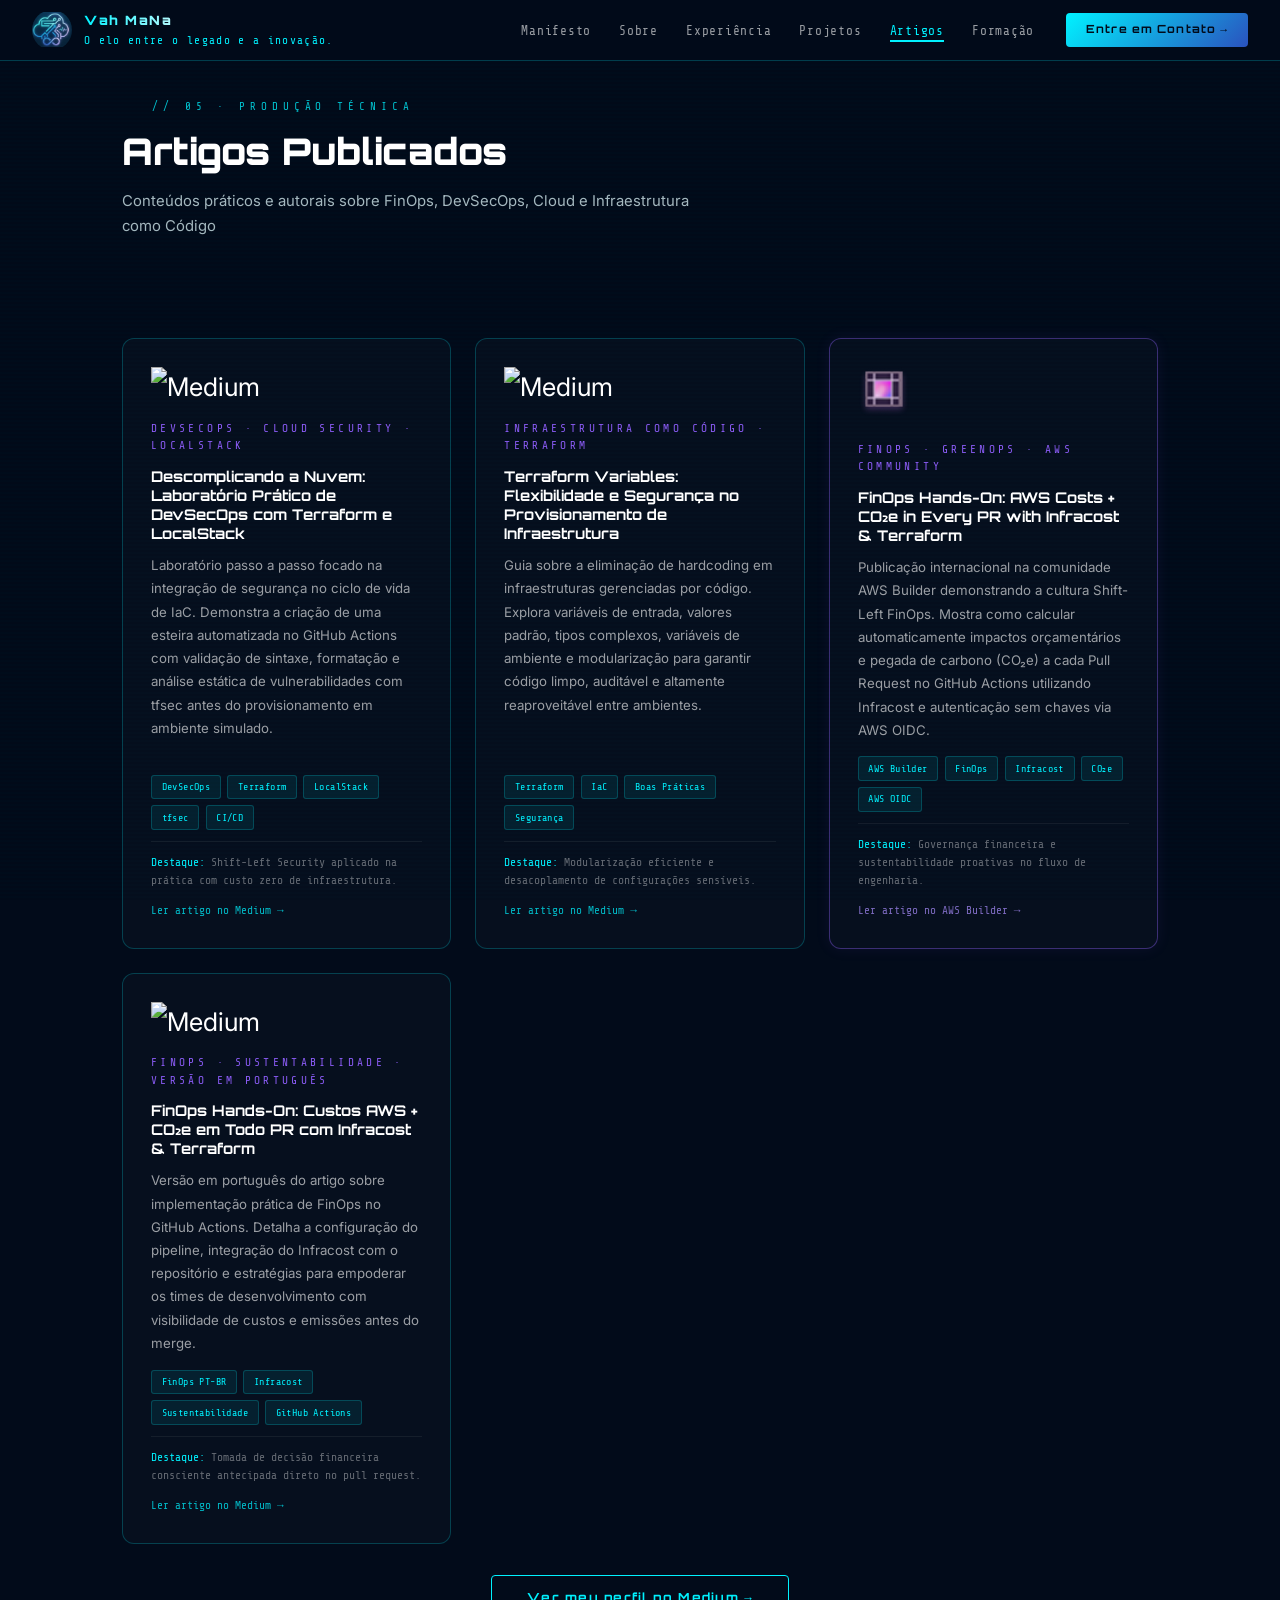
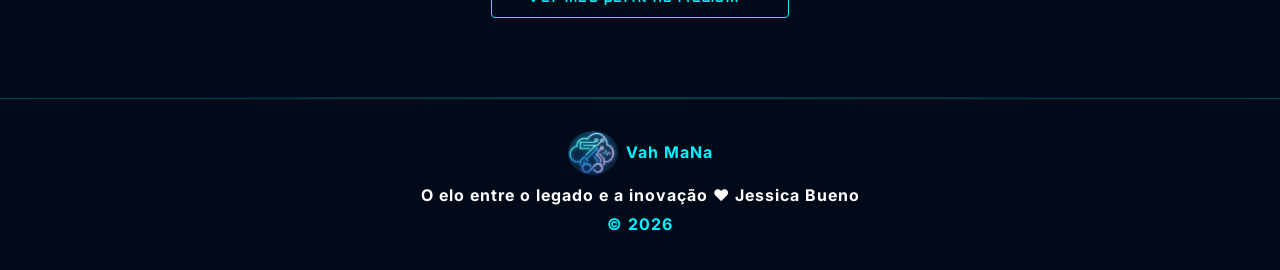
==== artigos.html @ f131cd60 "feat: atualizar certificacoes, nova experiencia profissional, projetos em destaque, secao de artigos" ====
<!DOCTYPE html>
<html lang="pt-BR">
<head>
<meta charset="UTF-8">
<meta name="viewport" content="width=device-width, initial-scale=1.0">
<title>Artigos Publicados · Vah MaNa</title>
<link rel="icon" type="image/png" href="./assets/Vah-MaNa.png">
<link rel="preconnect" href="https://fonts.googleapis.com">
<link href="https://fonts.googleapis.com/css2?family=Share+Tech+Mono&family=Orbitron:wght@400;600;900&family=Inter:wght@300;400;500;600&display=swap" rel="stylesheet">
<link rel="stylesheet" href="style.css">
</head>
<body>
<canvas id="matrix-canvas"></canvas>
<div class="scan-overlay"></div>


<!-- NAV -->
<nav>
  <a href="./index.html" class="nav-logo-wrap">
    <img src="./assets/Vah-MaNa.png" alt="Vah MaNa" class="img-logo">
    <div>
      <span class="nav-brand">Vah MaNa</span>
      <span class="nav-tagline">O elo entre o legado e a inovação.</span>
    </div>
  </a>
  <div class="nav-right">
    <ul class="nav-links">
      <li><a href="./index.html">Manifesto</a></li>
      <li><a href="./sobre.html">Sobre</a></li>
      <li><a href="./experiencia.html">Experiência</a></li>
      <li><a href="./projetos.html">Projetos</a></li>
      <li><a href="./artigos.html" class="active">Artigos</a></li>
      <li><a href="./formacao.html">Formação</a></li>
    </ul>
    <a href="./contato.html" class="nav-cta">Entre em Contato →</a>
    <button class="hamburger" id="hamburger" aria-label="Menu">
      <span></span><span></span><span></span>
    </button>
  </div>
</nav>

<div class="mobile-menu" id="mobile-menu">
  <a href="./index.html"       onclick="closeMenu()">Manifesto</a>
  <a href="./sobre.html"       onclick="closeMenu()">Sobre</a>
  <a href="./experiencia.html" onclick="closeMenu()">Experiência</a>
  <a href="./projetos.html"    onclick="closeMenu()">Projetos</a>
  <a href="./artigos.html"     onclick="closeMenu()">Artigos</a>
  <a href="./formacao.html"    onclick="closeMenu()">Formação</a>
  <a href="./contato.html" class="mobile-cta" onclick="closeMenu()">Entre em Contato →</a>
</div>

<div class="section-wrap" id="artigos">
  <p class="section-label">// 05 · Produção Técnica</p>
  <h2 class="section-title">Artigos Publicados</h2>
  <p class="section-subtitle">Conteúdos práticos e autorais sobre FinOps, DevSecOps, Cloud e Infraestrutura como Código</p><br><br>
  
  <div class="projects-grid">

    <!-- ARTIGO 1: DevSecOps com Terraform e LocalStack -->
    <div class="project-card">
      <span class="project-emoji"><img src="https://img.icons8.com/?size=100&id=gU6bwZNC5TXf&format=png&color=000000" height="50px" alt="Medium"></span>
      <p class="project-category">DevSecOps · Cloud Security · LocalStack</p>
      <p class="project-name">Descomplicando a Nuvem: Laboratório Prático de DevSecOps com Terraform e LocalStack</p>
      <p class="project-desc">Laboratório passo a passo focado na integração de segurança no ciclo de vida de IaC. Demonstra a criação de uma esteira automatizada no GitHub Actions com validação de sintaxe, formatação e análise estática de vulnerabilidades com tfsec antes do provisionamento em ambiente simulado.</p>
      <div class="project-tags">
        <span class="project-tag">DevSecOps</span>
        <span class="project-tag">Terraform</span>
        <span class="project-tag">LocalStack</span>
        <span class="project-tag">tfsec</span>
        <span class="project-tag">CI/CD</span>
      </div>
      <p class="project-highlight"><span>Destaque:</span> Shift-Left Security aplicado na prática com custo zero de infraestrutura.</p>
      <a href="https://medium.com/@buenojessicaaparecida/descomplicando-a-nuvem-laborat%C3%B3rio-pr%C3%A1tico-de-devsecops-com-terraform-e-localstack-d726d99bccbd" target="_blank" rel="noopener noreferrer" class="project-link">Ler artigo no Medium →</a>
    </div>

    <!-- ARTIGO 2: Terraform Variables -->
    <div class="project-card">
      <span class="project-emoji"><img src="https://img.icons8.com/?size=100&id=gU6bwZNC5TXf&format=png&color=000000" height="50px" alt="Medium"></span>
      <p class="project-category">Infraestrutura como Código · Terraform</p>
      <p class="project-name">Terraform Variables: Flexibilidade e Segurança no Provisionamento de Infraestrutura</p>
      <p class="project-desc">Guia sobre a eliminação de hardcoding em infraestruturas gerenciadas por código. Explora variáveis de entrada, valores padrão, tipos complexos, variáveis de ambiente e modularização para garantir código limpo, auditável e altamente reaproveitável entre ambientes.</p>
      <div class="project-tags">
        <span class="project-tag">Terraform</span>
        <span class="project-tag">IaC</span>
        <span class="project-tag">Boas Práticas</span>
        <span class="project-tag">Segurança</span>
      </div>
      <p class="project-highlight"><span>Destaque:</span> Modularização eficiente e desacoplamento de configurações sensíveis.</p>
      <a href="https://medium.com/@buenojessicaaparecida/terraform-variables-flexibilidade-e-seguran%C3%A7a-no-provisionamento-de-infraestrutura-d4f6de690c1c" target="_blank" rel="noopener noreferrer" class="project-link">Ler artigo no Medium →</a>
    </div>

    <!-- ARTIGO 3: AWS Builder (Inglês) -->
    <div class="project-card" style="border-color: rgba(139,92,246,0.4); box-shadow: 0 0 15px rgba(139,92,246,0.08);">
      <span class="project-emoji"><img src="./assets/comunitybuilders.png" height="50px" alt="AWS Community Builders"></span>
      <p class="project-category">FinOps · GreenOps · AWS Community</p>
      <p class="project-name">FinOps Hands-On: AWS Costs + CO₂e in Every PR with Infracost &amp; Terraform</p>
      <p class="project-desc">Publicação internacional na comunidade AWS Builder demonstrando a cultura Shift-Left FinOps. Mostra como calcular automaticamente impactos orçamentários e pegada de carbono (CO₂e) a cada Pull Request no GitHub Actions utilizando Infracost e autenticação sem chaves via AWS OIDC.</p>
      <div class="project-tags">
        <span class="project-tag">AWS Builder</span>
        <span class="project-tag">FinOps</span>
        <span class="project-tag">Infracost</span>
        <span class="project-tag">CO₂e</span>
        <span class="project-tag">AWS OIDC</span>
      </div>
      <p class="project-highlight"><span>Destaque:</span> Governança financeira e sustentabilidade proativas no fluxo de engenharia.</p>
      <a href="https://builder.aws.com/content/3DAuhh6eFZCKwL3PWZTts7pOn7D/finops-hands-on-aws-costs-co2e-in-every-pr-with-infracost-and-terraform" target="_blank" rel="noopener noreferrer" class="project-link" style="color:#a78bfa;">Ler artigo no AWS Builder →</a>
    </div>

    <!-- ARTIGO 4: FinOps Versão em Português -->
    <div class="project-card">
      <span class="project-emoji"><img src="https://img.icons8.com/?size=100&id=gU6bwZNC5TXf&format=png&color=000000" height="50px" alt="Medium"></span>
      <p class="project-category">FinOps · Sustentabilidade · Versão em Português</p>
      <p class="project-name">FinOps Hands-On: Custos AWS + CO₂e em Todo PR com Infracost &amp; Terraform</p>
      <p class="project-desc">Versão em português do artigo sobre implementação prática de FinOps no GitHub Actions. Detalha a configuração do pipeline, integração do Infracost com o repositório e estratégias para empoderar os times de desenvolvimento com visibilidade de custos e emissões antes do merge.</p>
      <div class="project-tags">
        <span class="project-tag">FinOps PT-BR</span>
        <span class="project-tag">Infracost</span>
        <span class="project-tag">Sustentabilidade</span>
        <span class="project-tag">GitHub Actions</span>
      </div>
      <p class="project-highlight"><span>Destaque:</span> Tomada de decisão financeira consciente antecipada direto no pull request.</p>
      <a href="https://medium.com/@buenojessicaaparecida/finops-hands-on-custos-aws-co%E2%82%82e-em-todo-pr-com-infracost-terraform-760583674ecf" target="_blank" rel="noopener noreferrer" class="project-link">Ler artigo no Medium →</a>
    </div>

  </div>

  <div style="text-align:center; margin-top:2.5rem;">
    <a href="https://medium.com/@buenojessicaaparecida" target="_blank" rel="noopener noreferrer" class="btn-outline">Ver meu perfil no Medium →</a>
  </div>
</div>

<div class="scan-line"></div>

<footer>
  <div style="display:flex; align-items:center; justify-content:center; gap:0.5rem; margin-bottom:0.5rem;">
    <img src="./assets/Vah-MaNa.png" alt="Vah MaNa" class="img-logo" style="width:50px; height:auto;">
    <span>Vah MaNa</span>
  </div>
  <p>O elo entre o legado e a inovação &hearts; Jessica Bueno </p>
  <span>© 2026</span>
</footer>

<script src="script.js"></script>
</body>
</html>
---- style.css ----
/* =====================================================
   VAH MANA — style.css  (limpo e sem duplicatas)
   ===================================================== */

/* ── TOKENS ── */
:root {
  --cyan:        #00F2FF;
  --blue:        #2A52BE;
  --indigo:      #8B5CF6;
  --dark:        #020B1A;
  --white:       #FFFFFF;
  --cyan-dim:    rgba(0, 242, 255, 0.07);
  --cyan-border: rgba(0, 242, 255, 0.22);
  --clor-text:   #A4B8BF;
}

/* ── RESET ── */
*, *::before, *::after { margin: 0; padding: 0; box-sizing: border-box; }
html  { scroll-behavior: smooth; }
body  {
  background: var(--dark);
  color: var(--white);
  font-family: 'Inter', sans-serif;
  overflow-x: hidden;
  line-height: 1.6;
}

/* ── BACKGROUND FX ── */
#matrix-canvas {
  position: fixed; top: 0; left: 0;
  width: 100%; height: 100%;
  z-index: 0; opacity: 0.11; pointer-events: none;
}
.scan-overlay {
  position: fixed; inset: 0;
  z-index: 0; pointer-events: none;
  background: repeating-linear-gradient(
    0deg,
    transparent, transparent 2px,
    rgba(0, 242, 255, 0.012) 2px, rgba(0, 242, 255, 0.012) 4px
  );
}

/* ── SCROLLBAR ── */
::-webkit-scrollbar       { width: 5px; }
::-webkit-scrollbar-track { background: var(--dark); }
::-webkit-scrollbar-thumb { background: rgba(0,242,255,0.25); border-radius: 3px; }
::-webkit-scrollbar-thumb:hover { background: rgba(0,242,255,0.5); }

/* =====================================================
   NAV
   ===================================================== */
nav {
  position: fixed; top: 0; width: 100%; z-index: 100;
  padding: 0.6rem 2rem;
  display: flex; justify-content: space-between; align-items: center;
  background: rgba(2,11,26,0.94);
  border-bottom: 1px solid var(--cyan-border);
  backdrop-filter: blur(16px);
}

.nav-logo-wrap {
  display: flex; align-items: center; gap: 0.75rem;
  text-decoration: none;
}
.img-logo {
  width: 40px; height: 40px;
  object-fit: contain; border-radius: 50%;
  transition: filter 0.3s, transform 0.3s;
}
.nav-logo-wrap:hover .img-logo {
  filter: drop-shadow(0 0 12px var(--cyan));
  transform: scale(1.08);
}

.nav-brand {
  font-family: 'Orbitron', monospace;
  font-size: 0.8rem; font-weight: 900;
  background: linear-gradient(90deg, var(--cyan) 0%, var(--white) 50%, var(--indigo) 100%);
  -webkit-background-clip: text;
  -webkit-text-fill-color: transparent;
  background-clip: text;
  text-shadow: none; /* gradient + text-shadow não funcionam juntos */
  letter-spacing: 0.12em;
  display: block;
  animation: fadeDown 0.9s ease both 0.1s;
}
.nav-tagline {
  font-family: 'Share Tech Mono', monospace;
  font-size: 0.7rem; color: var(--cyan);
  letter-spacing: 0.12em;
  display: block; margin-top: 2px;
}

.nav-right   { display: flex; align-items: center; gap: 2rem; }
.nav-links   { display: flex; gap: 1.75rem; list-style: none; }
.nav-links a {
  font-family: 'Share Tech Mono', monospace;
  color: rgba(255,255,255,0.6);
  text-decoration: none;
  font-size: 0.8rem; letter-spacing: 0.06em;
  transition: color 0.2s;
}
.nav-links a:hover   { color: var(--cyan); }
.nav-links a.active  {
  color: var(--cyan) !important;
  border-bottom: 2px solid var(--cyan);
  padding-bottom: 2px;
}

/* active no menu mobile */
.mobile-menu a.active {
  color: var(--cyan) !important;
  border-bottom: 2px solid var(--cyan);
  padding-bottom: 4px;
}

.nav-cta {
  padding: 0.5rem 1.25rem;
  background: linear-gradient(135deg, var(--cyan), var(--blue));
  color: var(--dark);
  font-family: 'Orbitron', monospace;
  font-size: 0.7rem; font-weight: 700; letter-spacing: 0.1em;
  border: none; border-radius: 4px;
  cursor: pointer; text-decoration: none;
  transition: opacity 0.2s, transform 0.2s;
  white-space: nowrap;
}
.nav-cta:hover { opacity: 0.85; transform: translateY(-1px); }

/* =====================================================
   HAMBURGER + MOBILE MENU
   ===================================================== */
.hamburger {
  display: none;
  flex-direction: column; justify-content: center; gap: 5px;
  width: 36px; height: 36px;
  cursor: pointer; background: transparent; border: none; padding: 0;
  z-index: 200;
}
.hamburger span {
  display: block; width: 100%; height: 1.5px;
  background: var(--cyan); border-radius: 2px;
  transition: transform 0.3s, opacity 0.3s, width 0.3s;
  transform-origin: center;
}
.hamburger.open span:nth-child(1) { transform: translateY(6.5px) rotate(45deg); }
.hamburger.open span:nth-child(2) { opacity: 0; width: 0; }
.hamburger.open span:nth-child(3) { transform: translateY(-6.5px) rotate(-45deg); }

.mobile-menu {
  display: none;
  position: fixed; inset: 0;
  background: rgba(2,11,26,0.97);
  backdrop-filter: blur(20px);
  z-index: 150;
  flex-direction: column; align-items: center; justify-content: center;
  gap: 2rem;
  opacity: 0; pointer-events: none;
  transition: opacity 0.3s;
}
.mobile-menu.open { opacity: 1; pointer-events: all; }
.mobile-menu a {
  font-family: 'Orbitron', monospace;
  font-size: 1.5rem; font-weight: 700;
  color: rgba(255,255,255,0.7);
  text-decoration: none; letter-spacing: 0.15em;
  transition: color 0.2s;
}
.mobile-menu a:hover { color: var(--cyan); }
.mobile-menu .mobile-cta {
  margin-top: 2rem;
  padding: 0.9rem 2.5rem;
  background: linear-gradient(135deg, var(--cyan), var(--blue));
  color: var(--dark);
  font-family: 'Orbitron', monospace;
  font-size: 0.85rem; font-weight: 700; letter-spacing: 0.12em;
  border-radius: 4px; text-decoration: none;
}
.mobile-menu.open a { animation: fadeDown 0.3s ease both; }
.mobile-menu.open a:nth-child(1) { animation-delay: 0.05s; }
.mobile-menu.open a:nth-child(2) { animation-delay: 0.10s; }
.mobile-menu.open a:nth-child(3) { animation-delay: 0.15s; }
.mobile-menu.open a:nth-child(4) { animation-delay: 0.20s; }
.mobile-menu.open a:nth-child(5) { animation-delay: 0.25s; }
.mobile-menu.open a:nth-child(6) { animation-delay: 0.30s; }
.mobile-menu.open a:nth-child(7) { animation-delay: 0.35s; }

/* =====================================================
   HERO — index.html (logo central)
   ===================================================== */
#hero {
  position: relative;
  min-height: 100vh;
  display: flex; align-items: center; justify-content: center;
  flex-direction: column; text-align: center;
  padding: 8rem 2rem 5rem;
  z-index: 1;
}

/* rings */
.hero-logo-wrap {
  position: relative; width: 200px; height: 200px;
  margin-bottom: 2rem; cursor: pointer;
  display: flex; align-items: center; justify-content: center;
}
.hero-logo-ring  { position: absolute; inset: -14px; border-radius: 50%; border: 1px solid var(--cyan-border); animation: ring-spin 12s linear infinite; }
.hero-logo-ring2 { position: absolute; inset: -26px; border-radius: 50%; border: 1px solid rgba(139,92,246,0.18); animation: ring-spin 22s linear infinite reverse; }
.hero-logo-ring3 { position: absolute; inset: -40px; border-radius: 50%; border: 1px dashed rgba(42,82,190,0.12); animation: ring-spin 35s linear infinite; }
@keyframes ring-spin { to { transform: rotate(360deg); } }

.hero-logo {
  width: 250px; height: auto; border-radius: 80%;
  border: 2px solid var(--cyan);
  object-fit: contain;
  filter: drop-shadow(0 0 30px rgba(0,242,255,0.55));
  animation: pulse-glow 3.5s ease-in-out infinite;
  transition: filter 0.4s, transform 0.4s;
  position: relative; z-index: 1;
}
.hero-logo-wrap:hover .hero-logo {
  filter: drop-shadow(0 0 70px rgba(0,242,255,1)) drop-shadow(0 0 140px rgba(139,92,246,0.5));
  transform: scale(1.08) rotate(-2deg);
}
.hero-logo-wrap:hover .hero-logo-ring { border-color: rgba(0,242,255,0.6); animation-duration: 4s; }
@keyframes pulse-glow {
  0%,100% { filter: drop-shadow(0 0 24px rgba(0,242,255,0.45)); }
  50%      { filter: drop-shadow(0 0 55px rgba(0,242,255,0.85)) drop-shadow(0 0 90px rgba(42,82,190,0.3)); }
}

.hero-eyebrow {
  font-family: 'Share Tech Mono', monospace;
  font-size: 0.72rem; color: var(--cyan);
  letter-spacing: 0.35em; text-transform: uppercase;
  margin-bottom: 0.6rem; animation: fadeDown 0.8s ease both;
}
.hero-name {
  font-family: 'Orbitron', monospace;
  font-size: clamp(2.6rem, 6vw, 4.8rem); font-weight: 900; line-height: 1;
  background: linear-gradient(90deg, var(--clor-text) 0%, var(--white) 50%, var(--indigo) 100%);
  -webkit-background-clip: text; -webkit-text-fill-color: transparent; background-clip: text;
  margin-bottom: 0.4rem;
  animation: fadeDown 0.9s ease both 0.1s;
}
.hero-role {
  font-family: 'Orbitron', monospace;
  font-size: clamp(0.75rem, 1.8vw, 0.95rem); font-weight: 400;
  color: var(--clor-text); letter-spacing: 0.25em;
  margin-bottom: 0.9rem;
  animation: fadeDown 1s ease both 0.2s;
}
.hero-pitch {
  max-width: 680px;
  font-size: 1.05rem; line-height: 1.85; color: var(--clor-text);
  margin: 0 auto 1.2rem;
  animation: fadeDown 1.05s ease both 0.25s;
}
.hero-pitch strong { color: var(--cyan); font-weight: 600; }

.hero-value-props {
  display: flex; gap: 0.7rem; justify-content: center; flex-wrap: wrap;
  margin: 0 0 2rem;
  animation: fadeDown 1.1s ease both 0.3s;
}
.value-prop {
  display: flex; align-items: center; gap: 0.45rem;
  padding: 0.45rem 1rem;
  border: 1px solid var(--cyan-border); border-radius: 100px;
  font-family: 'Share Tech Mono', monospace; font-size: 0.72rem; color: var(--cyan);
  background: var(--cyan-dim); letter-spacing: 0.04em;
  transition: background 0.2s;
}
.value-prop:hover { background: rgba(0,242,255,0.13); }
.value-prop .dot {
  width: 5px; height: 5px; border-radius: 50%;
  background: var(--cyan); box-shadow: 0 0 6px var(--cyan);
  animation: blink 1.8s infinite; flex-shrink: 0;
}
@keyframes blink { 0%,100% { opacity: 1; } 50% { opacity: 0.15; } }

.hero-btns {
  display: flex; gap: 1rem; flex-wrap: wrap; justify-content: center;
  animation: fadeDown 1.2s ease both 0.4s;
}

/* ── HERO sobre.html (logo acima, conteúdo centralizado) ── */
#hero.hero-right {
  justify-content: center;
  align-items: center;
  text-align: center;
  padding: 8rem 2rem 5rem;
  flex-direction: column;
  gap: 2.5rem;
}
.hero-content {
  max-width: 850px;
  display: flex; flex-direction: column; align-items: center;
  text-align: center;
}

/* =====================================================
   BOTÕES GLOBAIS
   ===================================================== */
.btn-primary {
  padding: 0.8rem 2.2rem;
  background: linear-gradient(135deg, var(--cyan), var(--blue));
  color: var(--dark);
  font-family: 'Orbitron', monospace; font-size: 0.78rem; font-weight: 700; letter-spacing: 0.1em;
  border: none; border-radius: 4px;
  cursor: pointer; text-decoration: none;
  transition: opacity 0.2s, transform 0.2s, box-shadow 0.2s;
}
.btn-primary:hover { opacity: 0.9; transform: translateY(-2px); box-shadow: 0 8px 24px rgba(0,242,255,0.25); }

.btn-outline {
  padding: 0.8rem 2.2rem;
  background: transparent; color: var(--cyan);
  font-family: 'Orbitron', monospace; font-size: 0.78rem; font-weight: 700; letter-spacing: 0.1em;
  border: 1px solid var(--cyan); border-radius: 4px;
  cursor: pointer; text-decoration: none;
  transition: background 0.2s, transform 0.2s;
}
.btn-outline:hover { background: var(--cyan-dim); transform: translateY(-2px); }

/* =====================================================
   STATS BAR
   ===================================================== */
.stats-bar {
  position: relative; z-index: 1;
  background: rgba(0,242,255,0.04);
  border-top: 1px solid var(--cyan-border);
  border-bottom: 1px solid var(--cyan-border);
  padding: 1.75rem 3rem;
  display: flex; justify-content: center; gap: 4rem; flex-wrap: wrap;
}
.stat-item  { text-align: center; }
.stat-num   { font-family: 'Orbitron', monospace; font-size: 1.9rem; font-weight: 900; color: var(--cyan); display: block; line-height: 1; }
.stat-label { font-family: 'Share Tech Mono', monospace; font-size: 0.65rem; color: rgba(255,255,255,0.4); letter-spacing: 0.15em; text-transform: uppercase; display: block; margin-top: 0.35rem; }

/* =====================================================
   SEÇÕES GENÉRICAS
   ===================================================== */
.section-wrap {
  position: relative; z-index: 1;
  padding: 5.5rem 2rem;
  max-width: 1100px; margin: 0 auto;
}
.section-label {
  padding-top: 10px;
  padding-left: 30px;
  font-family: 'Share Tech Mono', monospace;
  font-size: 0.68rem; letter-spacing: 0.45em; color: var(--cyan);
  text-transform: uppercase; margin-bottom: 0.4rem; opacity: 0.8;
}
.section-title {
  font-family: 'Orbitron', monospace;
  font-size: clamp(1.6rem, 3vw, 2.3rem); font-weight: 900;
  margin-bottom: 0.5rem; color: var(--white);
}
.section-subtitle {
  font-size: 0.93rem; color: var(--clor-text);
  margin-bottom: 3rem; max-width: 600px; line-height: 1.7;
}
.scan-line {
  width: 100%; height: 1px;
  background: linear-gradient(90deg, transparent, var(--cyan-border), transparent);
  position: relative; z-index: 1;
}

/* =====================================================
   BLOCKQUOTE — Sobre / Proposta de Valor
   ===================================================== */
blockquote.section-subtitle {
  border-left: 3px solid var(--cyan);
  padding: 1.25rem 1.5rem;
  background: var(--cyan-dim);
  border-radius: 0 8px 8px 0;
  font-style: italic;
  color: var(--clor-text);
  margin-bottom: 3rem;
  max-width: 700px;
  line-height: 1.8;
}
blockquote.section-subtitle footer {
  /* sobrescreve o footer global apenas dentro da citação */
  all: unset;
  display: block;
  margin-top: 0.75rem;
  font-size: 0.78rem;
  color: azure;
  font-style: normal;
}

/* =====================================================
   VALUE CARDS
   ===================================================== */
.value-grid {
  display: grid;
  grid-template-columns: repeat(auto-fill, minmax(245px, 1fr));
  gap: 1.25rem; margin-bottom: 1rem;
}
.value-card {
  border: 1px solid var(--cyan-border); border-radius: 12px;
  padding: 1.6rem; background: var(--cyan-dim);
  transition: border-color 0.3s, box-shadow 0.3s, transform 0.2s;
  position: relative; overflow: hidden;
}
.value-card::before {
  content: ''; position: absolute; top: 0; left: 0; right: 0; height: 2px;
  background: linear-gradient(90deg, var(--cyan), var(--indigo));
  opacity: 0; transition: opacity 0.3s;
}
.value-card:hover { border-color: rgba(0,242,255,0.45); box-shadow: 0 8px 30px rgba(0,242,255,0.08); transform: translateY(-3px); }
.value-card:hover::before { opacity: 1; }
.value-icon       { font-size: 1.8rem; margin-bottom: 0.75rem; display: block; }
.value-card-title { font-family: 'Orbitron', monospace; font-size: 0.88rem; font-weight: 700; color: var(--cyan); margin-bottom: 0.5rem; }
.value-card-desc  { font-size: 0.83rem; color: rgba(255,255,255,0.6); line-height: 1.7; }

/* =====================================================
   TIMELINE
   ===================================================== */
.timeline { display: flex; flex-direction: column; position: relative; }
.timeline::before {
  content: ''; position: absolute; left: 7px; top: 14px; bottom: 0; width: 1px;
  background: linear-gradient(180deg, var(--cyan), var(--indigo), transparent);
}
.tl-item { display: grid; grid-template-columns: 24px 1fr; gap: 1.5rem; padding-bottom: 2.5rem; }
.tl-dot  {
  width: 16px; height: 16px; border-radius: 50%;
  border: 2px solid var(--cyan); background: var(--dark);
  box-shadow: 0 0 14px rgba(0,242,255,0.5); margin-top: 4px; flex-shrink: 0;
}
.tl-content {
  background: rgba(255,255,255,0.025);
  border: 1px solid var(--cyan-border); border-radius: 10px;
  padding: 1.5rem 1.75rem; backdrop-filter: blur(4px);
  transition: border-color 0.3s, box-shadow 0.3s;
}
.tl-content:hover { border-color: rgba(0,242,255,0.4); box-shadow: 0 4px 20px rgba(0,242,255,0.06); }
.tl-period  { font-family: 'Share Tech Mono', monospace; font-size: 0.68rem; color: var(--indigo); letter-spacing: 0.1em; margin-bottom: 0.3rem; }
.tl-title   { font-family: 'Orbitron', monospace; font-size: 0.98rem; font-weight: 700; color: var(--cyan); margin-bottom: 0.2rem; }
.tl-company { font-size: 0.87rem; color: rgba(255,255,255,0.55); margin-bottom: 1rem; font-weight: 500; }
.tl-bullets { list-style: none; display: flex; flex-direction: column; gap: 0.5rem; }
.tl-bullets li { font-size: 0.87rem; color: rgba(255,255,255,0.66); line-height: 1.65; padding-left: 1.1rem; position: relative; }
.tl-bullets li::before { content: '▸'; position: absolute; left: 0; color: var(--cyan); font-size: 0.65rem; top: 3px; }

/* =====================================================
   PROJECTS
   ===================================================== */
.projects-grid { display: grid; grid-template-columns: repeat(auto-fill, minmax(290px, 1fr)); gap: 1.5rem; }
.project-card {
  border: 1px solid var(--cyan-border); border-radius: 12px;
  padding: 1.75rem; background: rgba(255,255,255,0.02);
  transition: transform 0.25s, border-color 0.25s, box-shadow 0.25s;
  position: relative; overflow: hidden;
  display: flex; flex-direction: column; gap: 0.7rem;
}
.project-card::after {
  content: ''; position: absolute; top: 0; left: 0; right: 0; height: 3px;
  background: linear-gradient(90deg, var(--cyan), var(--indigo));
  opacity: 0; transition: opacity 0.3s;
}
.project-card:hover { transform: translateY(-5px); border-color: rgba(0,242,255,0.4); box-shadow: 0 16px 50px rgba(0,242,255,0.1); }
.project-card:hover::after { opacity: 1; }
.project-emoji    { font-size: 1.6rem; }
.project-category { font-family: 'Share Tech Mono', monospace; font-size: 0.7rem; letter-spacing: 0.3em; color: var(--indigo); text-transform: uppercase; }
.project-name     { font-family: 'Orbitron', monospace; font-size: 0.92rem; font-weight: 700; color: var(--white); line-height: 1.3; }
.project-desc     { font-size: 0.83rem; color: rgba(255,255,255,0.6); line-height: 1.75; flex: 1; }
.project-tags     { display: flex; flex-wrap: wrap; gap: 0.4rem; margin-top: 0.2rem; }
.project-tag      { font-family: 'Share Tech Mono', monospace; font-size: 0.63rem; padding: 0.2rem 0.6rem; border-radius: 3px; background: rgba(0,242,255,0.08); border: 1px solid rgba(0,242,255,0.2); color: var(--cyan); letter-spacing: 0.04em; }
.project-highlight { font-family: 'Share Tech Mono', monospace; font-size: 0.71rem; color: rgba(255,255,255,0.38); border-top: 1px solid rgba(255,255,255,0.06); padding-top: 0.75rem; line-height: 1.6; }
.project-highlight span { color: var(--cyan); }
.project-link { display: inline-flex; align-items: center; gap: 0.35rem; font-family: 'Share Tech Mono', monospace; font-size: 0.7rem; color: var(--cyan); text-decoration: none; opacity: 0.75; transition: opacity 0.2s; }
.project-link:hover { opacity: 1; }

/* =====================================================
   SKILLS
   ===================================================== */
.skills-section-title { font-family: 'Share Tech Mono', monospace; font-size: 0.67rem; color: var(--clor-text); letter-spacing: 0.3em; text-transform: uppercase; margin-bottom: 0.9rem; opacity: 0.8; }
.skills-grid { display: flex; flex-wrap: wrap; gap: 0.6rem; margin-bottom: 2rem; }
.skill-chip {
  padding: 0.5rem 0.9rem;
  border: 1px solid var(--cyan-border); border-radius: 6px;
  background: var(--cyan-dim);
  font-family: 'Share Tech Mono', monospace; font-size: 0.76rem; color: var(--cyan); letter-spacing: 0.04em;
  transition: all 0.2s; cursor: default;
}
.skill-chip:hover { background: rgba(0,242,255,0.14); border-color: var(--cyan); box-shadow: 0 0 14px rgba(0,242,255,0.18); transform: translateY(-1px); }
.skill-chip.purple { border-color: rgba(139,92,246,0.28); background: rgba(139,92,246,0.07); color: #a78bfa; }
.skill-chip.purple:hover { background: rgba(139,92,246,0.15); border-color: var(--indigo); box-shadow: 0 0 14px rgba(139,92,246,0.2); }
.skill-chip.white  { border-color: rgba(255,255,255,0.12); background: rgba(255,255,255,0.04); color: var(--clor-text); }
.skill-chip.white:hover { border-color: rgba(255,255,255,0.3); background: rgba(255,255,255,0.08); color: var(--white); }

/* =====================================================
   CERTIFICATIONS
   ===================================================== */
.cert-grid { display: grid; grid-template-columns: repeat(auto-fill, minmax(280px, 1fr)); gap: 1rem; margin-bottom: 3rem; }
.cert-card { display: flex; align-items: flex-start; gap: 1rem; padding: 1.25rem 1.5rem; border: 1px solid var(--cyan-border); border-radius: 10px; background: var(--cyan-dim); transition: border-color 0.2s, box-shadow 0.2s; }
.cert-card:hover { border-color: rgba(0,242,255,0.4); box-shadow: 0 4px 20px rgba(0,242,255,0.08); }
.cert-icon { font-size: 1.8rem; flex-shrink: 0; }
.cert-name { font-family: 'Orbitron', monospace; font-size: 0.83rem; font-weight: 700; color: var(--white); margin-bottom: 0.25rem; }
.cert-id   { font-family: 'Share Tech Mono', monospace; font-size: 0.6rem; color: rgba(255,255,255,0.28); word-break: break-all; }

/* =====================================================
   EDUCATION
   ===================================================== */
.edu-grid { display: grid; grid-template-columns: repeat(auto-fill, minmax(250px, 1fr)); gap: 1.1rem; }
.edu-card { border: 1px solid rgba(139,92,246,0.22); border-radius: 8px; padding: 1.2rem 1.4rem; background: rgba(139,92,246,0.04); transition: border-color 0.2s; }
.edu-card:hover { border-color: rgba(139,92,246,0.45); }
.edu-degree { font-family: 'Orbitron', monospace; font-size: 0.84rem; font-weight: 700; color: var(--white); margin-bottom: 0.25rem; line-height: 1.35; }
.edu-school { font-size: 0.79rem; color: rgba(255,255,255,0.5); margin-bottom: 0.5rem; }
.edu-status { font-family: 'Share Tech Mono', monospace; font-size: 0.67rem; letter-spacing: 0.08em; color: var(--indigo); }

/* =====================================================
   COURSES
   ===================================================== */
.courses-grid { display: grid; grid-template-columns: repeat(auto-fill, minmax(300px, 1fr)); gap: 0.5rem; }
.course-item { display: flex; align-items: center; gap: 0.75rem; padding: 0.65rem 1rem; border: 1px solid rgba(255,255,255,0.06); border-radius: 6px; font-size: 0.82rem; color: rgba(255,255,255,0.62); transition: all 0.2s; }
.course-item:hover { border-color: var(--cyan-border); background: var(--cyan-dim); color: var(--white); }
.course-item .tick        { color: var(--cyan);   font-size: 0.63rem; flex-shrink: 0; }
.course-item .in-progress { color: var(--indigo); font-size: 0.63rem; flex-shrink: 0; }

/* =====================================================
   CONTACT
   ===================================================== */
.contact-grid { display: grid; grid-template-columns: repeat(auto-fill, minmax(200px, 1fr)); gap: 1rem; }
.contact-card {
  display: flex; align-items: center; gap: 0.75rem;
  padding: 1.1rem 1.4rem;
  border: 1px solid var(--cyan-border); border-radius: 10px;
  background: var(--cyan-dim); color: var(--cyan);
  text-decoration: none;
  font-family: 'Share Tech Mono', monospace; font-size: 0.8rem; letter-spacing: 0.04em;
  transition: all 0.2s;
}
.contact-card:hover { background: rgba(0,242,255,0.13); box-shadow: 0 0 24px rgba(0,242,255,0.15); border-color: rgba(0,242,255,0.45); transform: translateY(-2px); }

/* =====================================================
   CTA BAND
   ===================================================== */
.cta-band {
  position: relative; z-index: 1;
  padding: 4.5rem 2rem; text-align: center;
  background: linear-gradient(135deg, rgba(0,242,255,0.055), rgba(139,92,246,0.055));
  border-top: 1px solid var(--cyan-border);
  border-bottom: 1px solid var(--cyan-border);
}
.cta-title { font-family: 'Orbitron', monospace; font-size: clamp(1.4rem,3vw,2rem); font-weight: 900; color: var(--white); margin-bottom: 0.75rem; }
.cta-desc  { font-size: 0.95rem; color: rgba(255,255,255,0.52); margin-bottom: 2rem; max-width: 500px; margin-left: auto; margin-right: auto; line-height: 1.7; }

/* =====================================================
   SOBRE — legacy list
   ===================================================== */
.legacy-list { list-style: none; margin: 2rem 0; display: flex; flex-direction: column; gap: 1.2rem; align-items: center; }
.legacy-list li {
  font-family: 'Share Tech Mono', monospace; font-size: 0.95rem; color: var(--white);
  border-left: 3px solid var(--indigo);
  border-right: 3px solid var(--indigo);
  padding: 0 20px; max-width: 650px; text-align: center;
}
.legacy-list li strong { display: block; color: var(--cyan); font-family: 'Orbitron', sans-serif; font-size: 0.8rem; letter-spacing: 2px; margin-bottom: 4px; text-transform: uppercase; }

.final-pitch { border-top: 1px solid var(--cyan-border); padding-top: 2rem; margin-top: 2rem; font-family: 'Share Tech Mono', monospace; color: var(--clor-text); line-height: 1.8; }
.final-pitch strong:first-of-type { color: var(--cyan); }
.final-pitch strong:last-of-type  { color: var(--indigo); }
.final-pitch span { color: var(--white); font-weight: bold; text-transform: uppercase; text-shadow: 0 0 10px var(--cyan), 0 0 20px var(--blue); letter-spacing: 1px; }

/* =====================================================
   FOOTER
   ===================================================== */
footer {
  position: relative; z-index: 1;
  width: 100%;
  padding: 2rem;
  text-align: center;
  background: rgba(2,11,26,0.94);
  border-top: 1px solid var(--cyan-border);
  backdrop-filter: blur(16px);
  color: var(--white);
  font-weight: bold;
  letter-spacing: 1px;
}
footer p   { margin-bottom: 0.25rem; }
footer span { color: var(--cyan); }

/* =====================================================
   PARTICLES
   ===================================================== */
.particle { position: fixed; border-radius: 50%; pointer-events: none; z-index: 0; animation: float linear infinite; opacity: 0; }
@keyframes float {
  0%   { transform: translateY(100vh) scale(0); opacity: 0; }
  10%  { opacity: 0.5; }
  90%  { opacity: 0.2; }
  100% { transform: translateY(-10vh) scale(1.5); opacity: 0; }
}

/* =====================================================
   ANIMATIONS
   ===================================================== */
@keyframes fadeDown {
  from { opacity: 0; transform: translateY(-18px); }
  to   { opacity: 1; transform: translateY(0); }
}
.animate-fade { animation: fadeDown 1s ease both; }

/* =====================================================
   RESPONSIVE
   ===================================================== */
@media (max-width: 768px) {
  nav { padding: 0.9rem 1.25rem; }
  .nav-links, .nav-cta { display: none; }
  .hamburger { display: flex; }
  .mobile-menu { display: flex; }

  .hero-logo      { width: 130px; height: 130px; }
  .hero-logo-wrap { width: 150px; height: 150px; }

  /* sobre.html hero → centraliza no mobile */
  #hero.hero-right { justify-content: center; align-items: center; text-align: center; padding: 6rem 1.5rem 3rem; gap: 1.5rem; }
  .hero-content    { align-items: center; text-align: center; }
  .legacy-list li  { border-left: 3px solid var(--indigo); border-right: 3px solid var(--indigo); text-align: center; }

  .stats-bar    { gap: 2rem; padding: 1.5rem; }
  .section-wrap { padding: 4rem 1.25rem; }
}
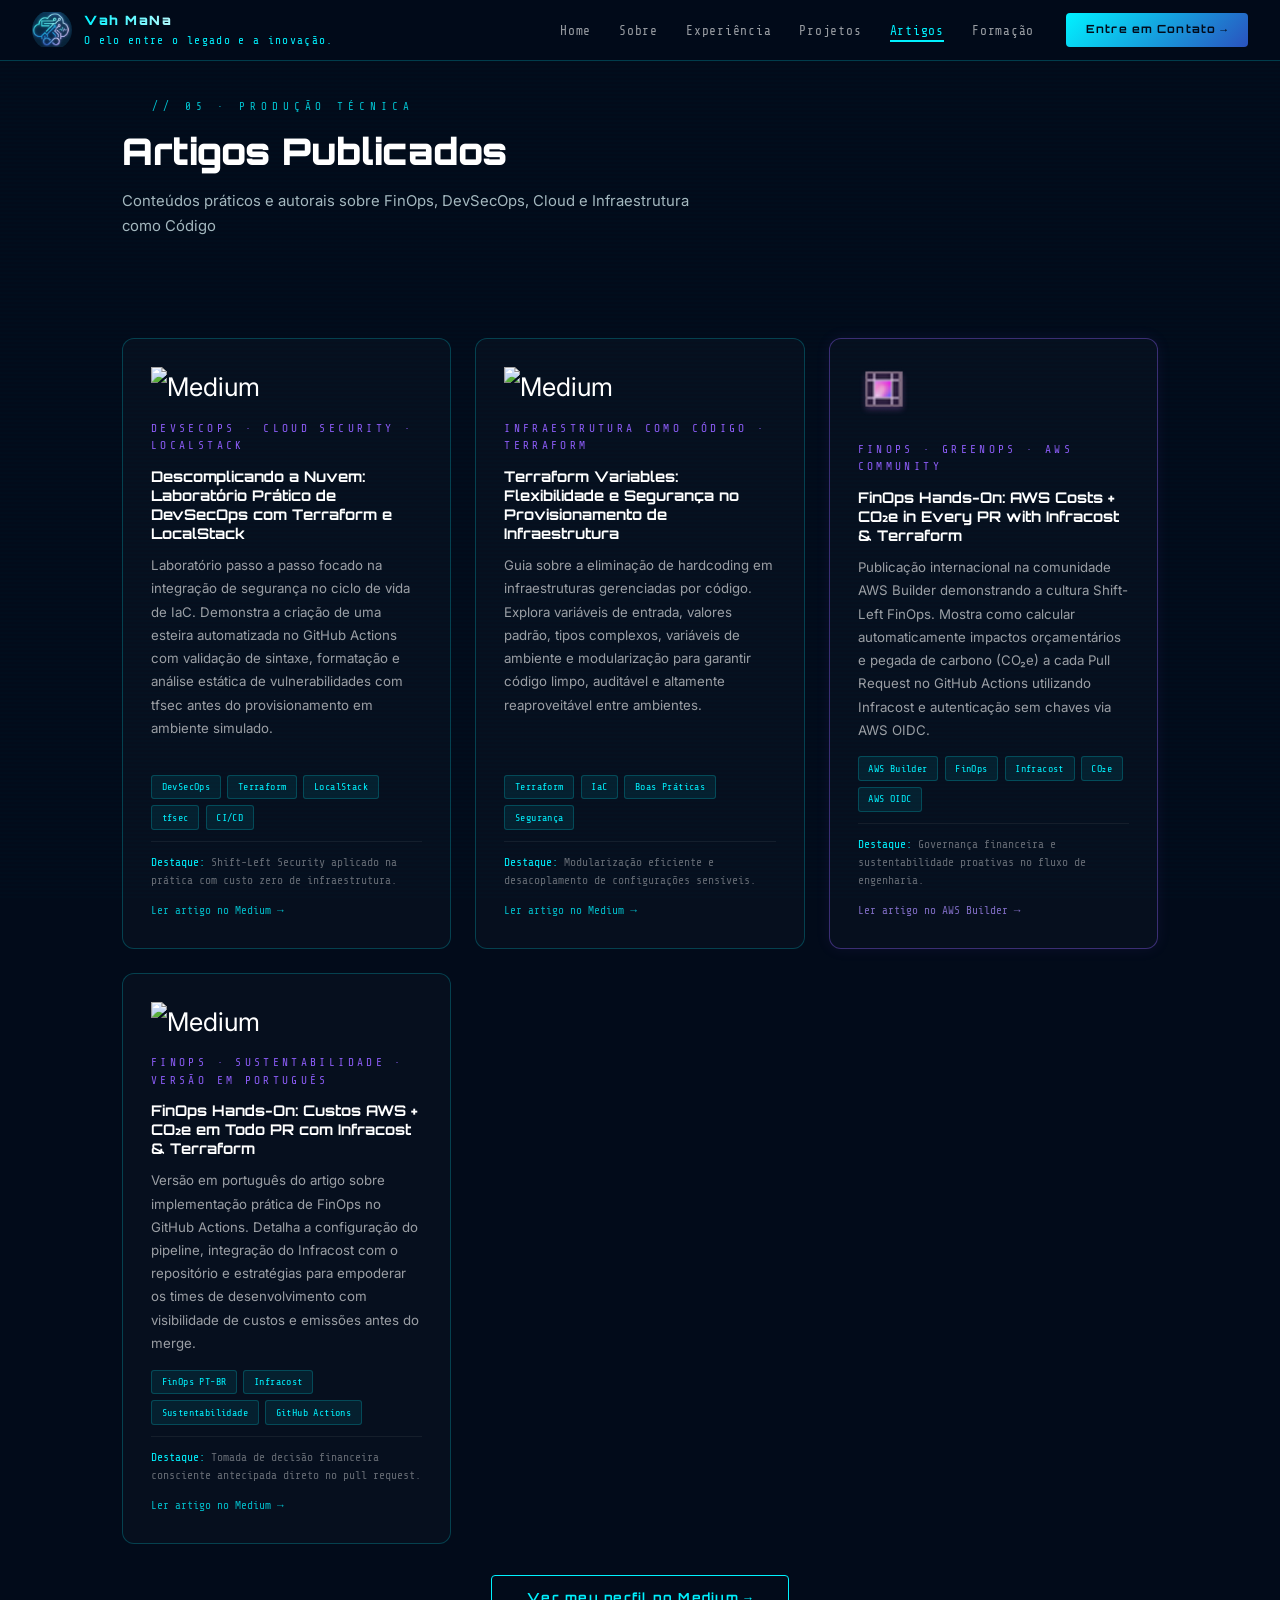
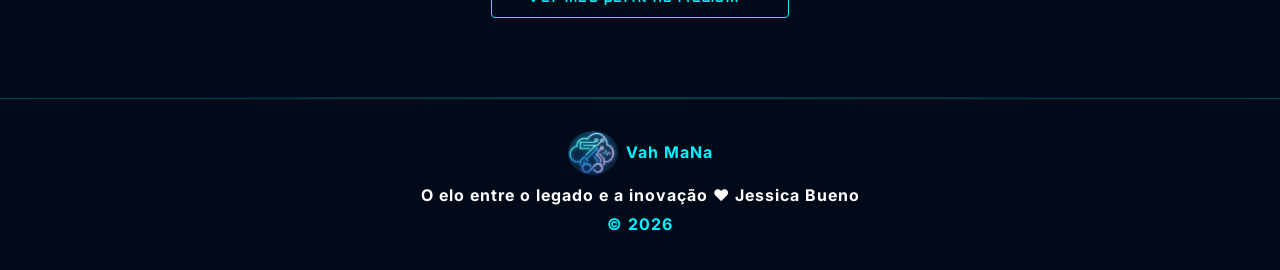
==== commit 3ab40462: "fix(nav): padronizar menu com Home e todas as abas em todas as paginas" ====
--- a/artigos.html
+++ b/artigos.html
@@ -25,7 +25,7 @@
   </a>
   <div class="nav-right">
     <ul class="nav-links">
-      <li><a href="./index.html">Manifesto</a></li>
+      <li><a href="./index.html">Home</a></li>
       <li><a href="./sobre.html">Sobre</a></li>
       <li><a href="./experiencia.html">Experiência</a></li>
       <li><a href="./projetos.html">Projetos</a></li>
@@ -40,7 +40,7 @@
 </nav>
 
 <div class="mobile-menu" id="mobile-menu">
-  <a href="./index.html"       onclick="closeMenu()">Manifesto</a>
+  <a href="./index.html"       onclick="closeMenu()">Home</a>
   <a href="./sobre.html"       onclick="closeMenu()">Sobre</a>
   <a href="./experiencia.html" onclick="closeMenu()">Experiência</a>
   <a href="./projetos.html"    onclick="closeMenu()">Projetos</a>
